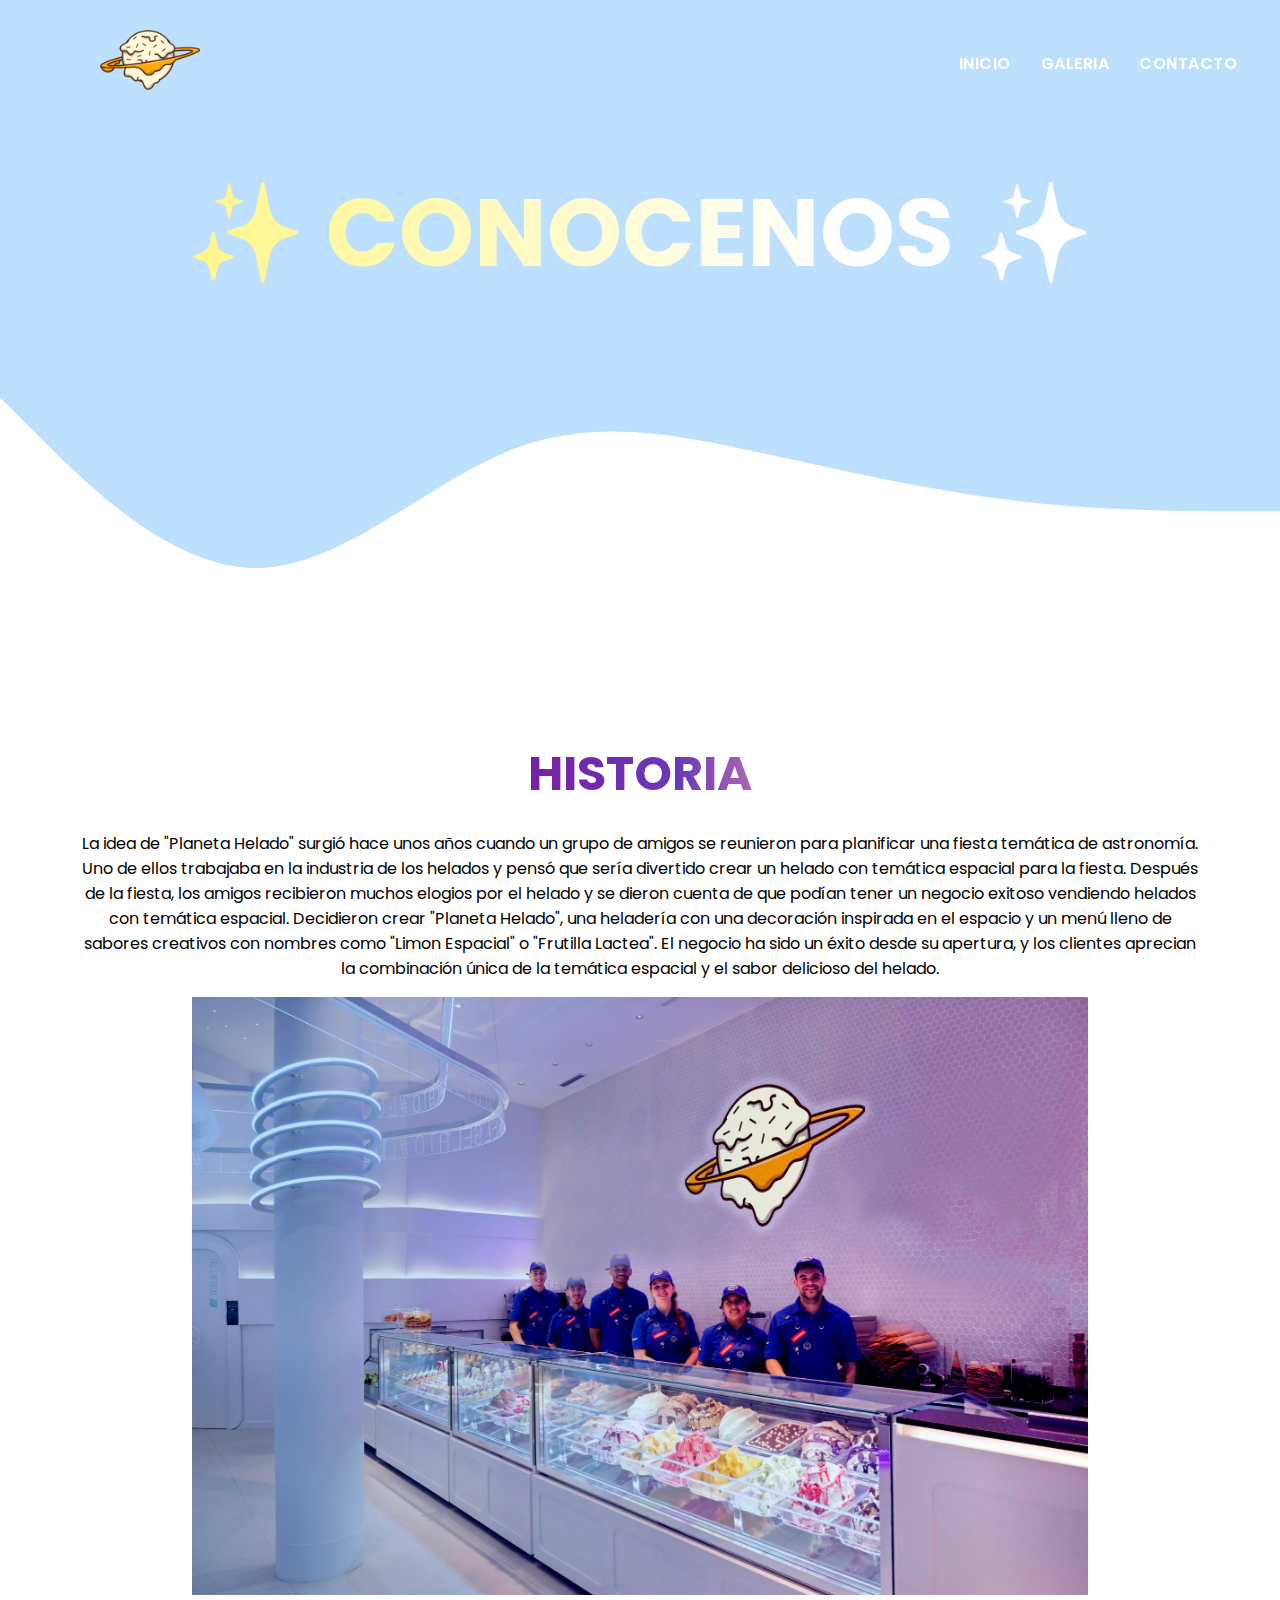
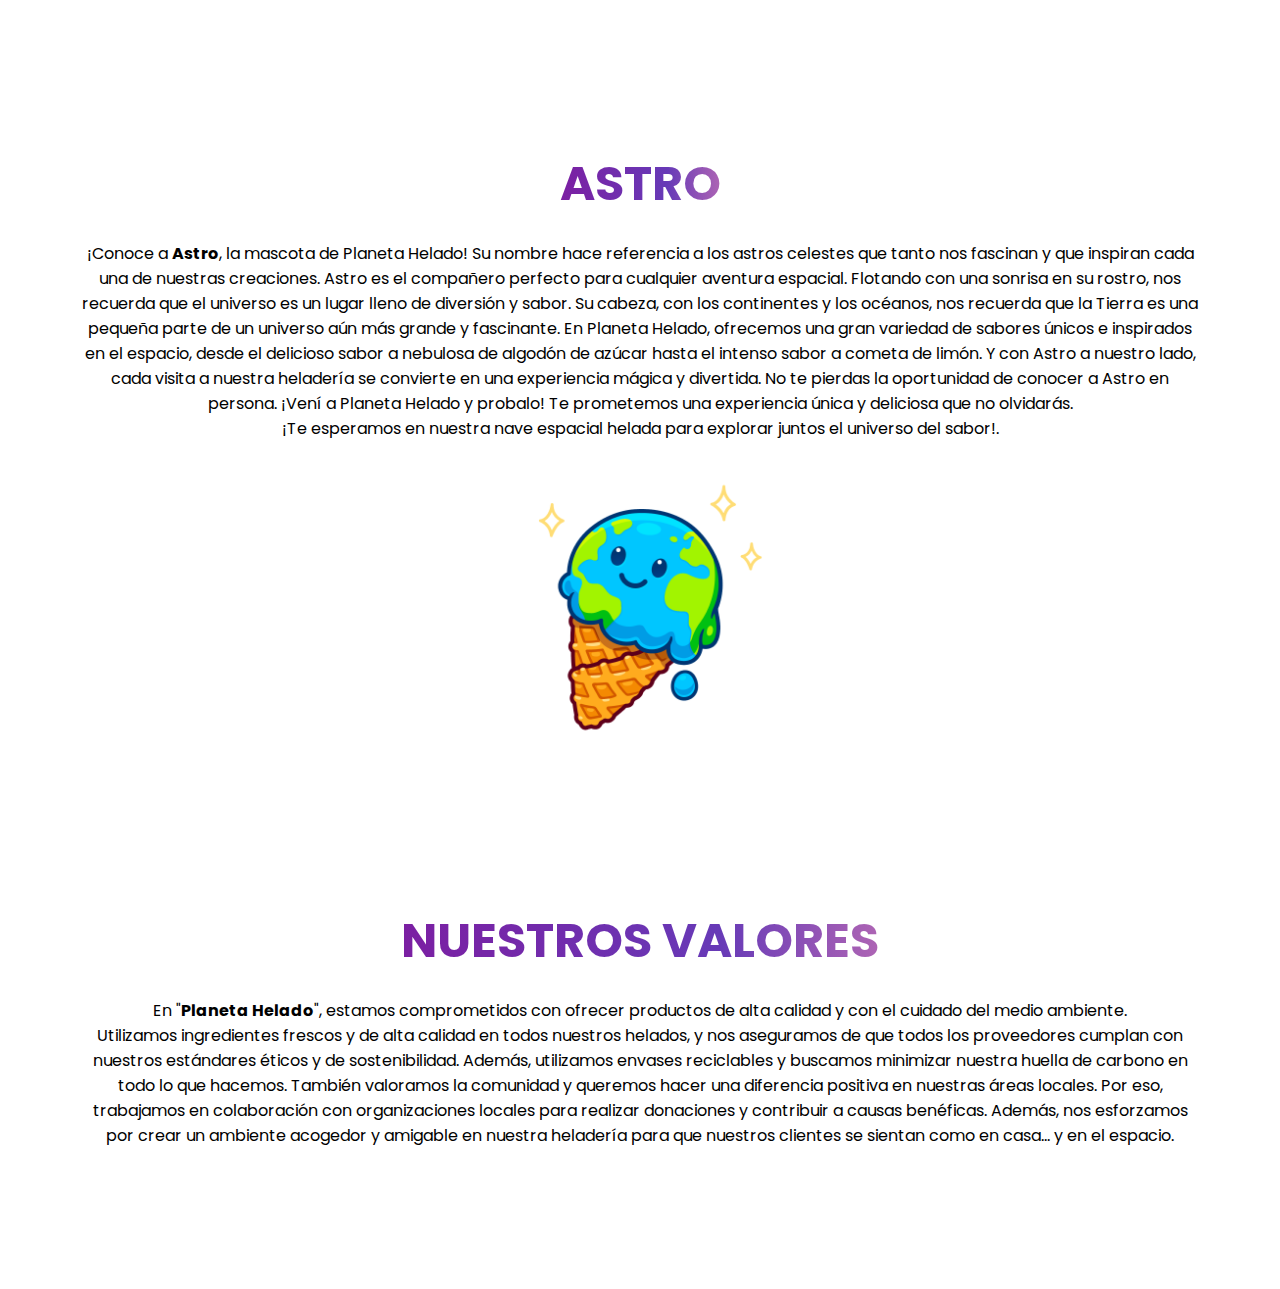
==== conocenos/conocenos.html @ 56e6ae1b "Subiendo Pagina" ====
<!DOCTYPE html>
<html lang="es">

<head>
  <meta charset="UTF-8">
  <meta http-equiv="X-UA-Compatible" content="IE=edge">
  <meta name="viewport" content="width=device-width, initial-scale=1.0">
  <link rel="icon" href="../imagenes/favicon2.png">
  <link rel="stylesheet" href="conocenos.css">
  <title>Conocenos - Planeta Helado</title>
</head>

<body>


  <header>
    <a href="../index.html" class="logo">
        <img src="../imagenes/favicon2.png" alt="">
    </a>
    <nav>
        <ul>
            <li><a href="../index.html">INICIO</a></li>
            <li><a href="../galeria/galeria.html">GALERIA</a></li>
            <li><a href="contacto/contacto.html" target="_blank">CONTACTO</a></li>
        </ul>
    </nav>
</header>

<!-- Titulo -->

  <section>
    <div class="div-curvo">
      <h1>&#10024; CONOCENOS &#10024;</h1>

      <svg viewBox="0 0 1440 250">
        <path fill="#fff" fill-opacity="1"
          d="M0,32L48,80C96,128,192,224,288,224C384,224,480,128,576,90.7C672,53,768,75,864,96C960,117,1056,139,1152,149.3C1248,160,1344,160,1392,160L1440,160L1440,320L1392,320C1344,320,1248,320,1152,320C1056,320,960,320,864,320C768,320,672,320,576,320C480,320,384,320,288,320C192,320,96,320,48,320L0,320Z">
        </path>
      </svg>
    </div>
  </section>

  <br><br><br><br><br>

<!--Seccion del div curvo-->

  <section class="conocenos">
    <h1><span class="magico">HISTORIA</span></h1>
    <article>
      <p>
        La idea de "Planeta Helado" surgió hace unos años cuando un grupo de amigos se reunieron para planificar una
        fiesta temática de astronomía. Uno de ellos trabajaba en la industria de los helados y pensó que sería divertido
        crear un helado con temática espacial para la fiesta. Después de la fiesta, los amigos recibieron muchos elogios
        por el helado y se dieron cuenta de que podían tener un negocio exitoso vendiendo helados con temática espacial.

        Decidieron crear "Planeta Helado", una heladería con una decoración inspirada en el espacio y un menú lleno de
        sabores creativos con nombres como "Limon Espacial" o "Frutilla Lactea". El negocio ha sido un éxito desde
        su apertura, y los clientes aprecian la combinación única de la temática espacial y el sabor delicioso del
        helado.
      </p>
    </article>
    <img src="../imagenes/Conocenos/4.jpg" alt="heladeria" draggable="false">
  </section>

  <br><br><br><br><br>

  <section class="conocenos">
    <h1><span class="magico">ASTRO</span></h1>
    <article>
      <p>
        ¡Conoce a <strong>Astro</strong>, la mascota de Planeta Helado! Su nombre hace referencia a los astros
        celestes que tanto nos fascinan y que inspiran cada una de nuestras creaciones.

        Astro es el compañero perfecto para cualquier aventura espacial. Flotando con una sonrisa en su rostro, nos
        recuerda que el universo es un lugar lleno de diversión y sabor. Su cabeza, con los continentes y los océanos,
        nos recuerda que la Tierra es una pequeña parte de un universo aún más grande y fascinante.

        En Planeta Helado, ofrecemos una gran variedad de sabores únicos e inspirados en el espacio, desde el delicioso
        sabor a nebulosa de algodón de azúcar hasta el intenso sabor a cometa de limón. Y con Astro a nuestro lado, cada
        visita a nuestra heladería se convierte en una experiencia mágica y divertida.

        No te pierdas la oportunidad de conocer a Astro en persona. ¡Vení a Planeta Helado y probalo! Te prometemos una
        experiencia única y deliciosa que no olvidarás. <br> ¡Te esperamos en nuestra nave espacial helada para explorar
        juntos el universo del sabor!.
      </p>
    </article>
    <img src="../imagenes/logo.png" alt="astro" class="mascota" draggable="false">
  </section>

  <br><br><br><br><br>

  <section class="conocenos">
    <h1><span class="magico">NUESTROS VALORES</span></h1>
    <article>
      <p>
        En "<strong>Planeta Helado</strong>", estamos comprometidos con ofrecer productos de alta calidad y con el
        cuidado del medio
        ambiente. <br> Utilizamos ingredientes frescos y de alta calidad en todos nuestros helados, y nos aseguramos de que
        todos los proveedores cumplan con nuestros estándares éticos y de sostenibilidad. Además, utilizamos envases
        reciclables y buscamos minimizar nuestra huella de carbono en todo lo que hacemos.

        También valoramos la comunidad y queremos hacer una diferencia positiva en nuestras áreas locales. Por eso,
        trabajamos en colaboración con organizaciones locales para realizar donaciones y contribuir a causas benéficas.
        Además, nos esforzamos por crear un ambiente acogedor y amigable en nuestra heladería para que nuestros clientes
        se sientan como en casa... y en el espacio.
      </p>
    </article>
  </section>
  <br><br><br><br><br>
  <script src="conocenos.js"></script>
</body>

</html>
---- conocenos/conocenos.css ----
@import url("https://fonts.googleapis.com/css2?family=Poppins:wght@400;500&display=swap");

:root {
  --purple: rgb(123, 31, 162);
  --violet: rgb(103, 58, 183);
  --pink: rgb(244, 143, 177);
  --yellow: rgb(255, 243, 106);
  --white: rgb(255, 255, 255);
}

@keyframes background-pan {
  from {
    background-position: 0% center;
  }

  to {
    background-position: -200% center;
  }
}

* {
  font-family: "Poppins", sans-serif;
}

body {
  height: 100vh;
  width: 100vw;
  margin: 0;
  overflow-x: hidden;
}

header {
  position: fixed;
  top: 0;
  left: 0;
  width: 90%;
  padding: 10px 100px;
  display: flex;
  justify-content: space-between;
  align-items: center;
  z-index: 6;

}

header.abajo {
  background: #fcfcec;
  padding: 40px 100px;
  height: 0%;
  width: 90%;
}

header .logo img {
  max-width: 100px;
  min-width: 100px;
  align-items: flex-start;
  color: #ffafcc;
}

/* Navbar */

nav {
  display: flex;
  justify-content: center;
  align-items: center;
}

header ul {
  position: relative;
  display: flex;
  justify-content: center;
  align-items: center;
}

header ul li {
  list-style: none;
}

header ul li a {
  position: relative;
  font-family: "Poppins", sans-serif;
  margin: 0 15px;
  text-decoration: none;
  color: #fff;
  letter-spacing: .5px;
  font-weight: 600;
  transition: 0.3s;
}

header.abajo .logo,
header.abajo ul li a {
  color: #bb5c04;
}

/* Seccion curvo */

.div-curvo {
  position: relative;
  background: #bde0fe;
  color: #fff;
  text-align: center;
  overflow: hidden;
}
.div-curvo svg {
  display: flex;
  justify-content: center;
}

.div-curvo h1 {
  font-size: 6rem;
  margin-top: 10rem;
  animation: background-pan 3s linear infinite;
  background: linear-gradient(
    to right,
    var(--yellow),
    var(--white),
    var(--white),
    var(--yellow)
  );
  background-size: 200%;
  -webkit-background-clip: text;
  -webkit-text-fill-color: transparent;
  white-space: nowrap;
}

.conocenos {
  margin: 0 5rem 0rem 5rem;
  font-size: 1rem;
  text-align: center;
  justify-content: center;
}
.conocenos h1 .magico {
  animation: background-pan 3s linear infinite;
  background: linear-gradient(
    to right,
    var(--purple),
    var(--violet),
    var(--pink),
    var(--purple)
  );
  background-size: 200%;
  -webkit-background-clip: text;
  -webkit-text-fill-color: transparent;
  white-space: nowrap;
  font-size: 3rem;
}

.conocenos img {
  width: 80%;
  height: 100%;
}

.conocenos .mascota {
  width: 35%;
  height: 100%;
  animation: animate 5s linear infinite;
}

@keyframes animate {
  0%,
  100% {
    transform: translateY(-20px);
  }
  50% {
    transform: translateY(20px);
  }
}

@media only screen and (max-width: 768px) {
  header {
    padding: 0 20px;
  }

  .logo {
    width: 50px;
    height: 50px;
  }

  nav ul {
    flex-direction: column;
    margin: 0;
    padding: 0;
    background-color: var(--pink);
    position: fixed;
    top: 70px;
    left: 0;
    right: 0;
    height: 0;
    overflow: hidden;
    transition: height 0.3s ease;
  }

  nav ul.open {
    height: 200px;
  }

  nav li {
    margin: 10px 0;
  }

  nav a {
    font-size: 1.5rem;
  }

  .div-curvo h1 {
    font-size: 3rem;
  }

  .conocenos h1 {
    font-size: 1rem;
  }

  .conocenos article {
    font-size: 1rem;
  }
}
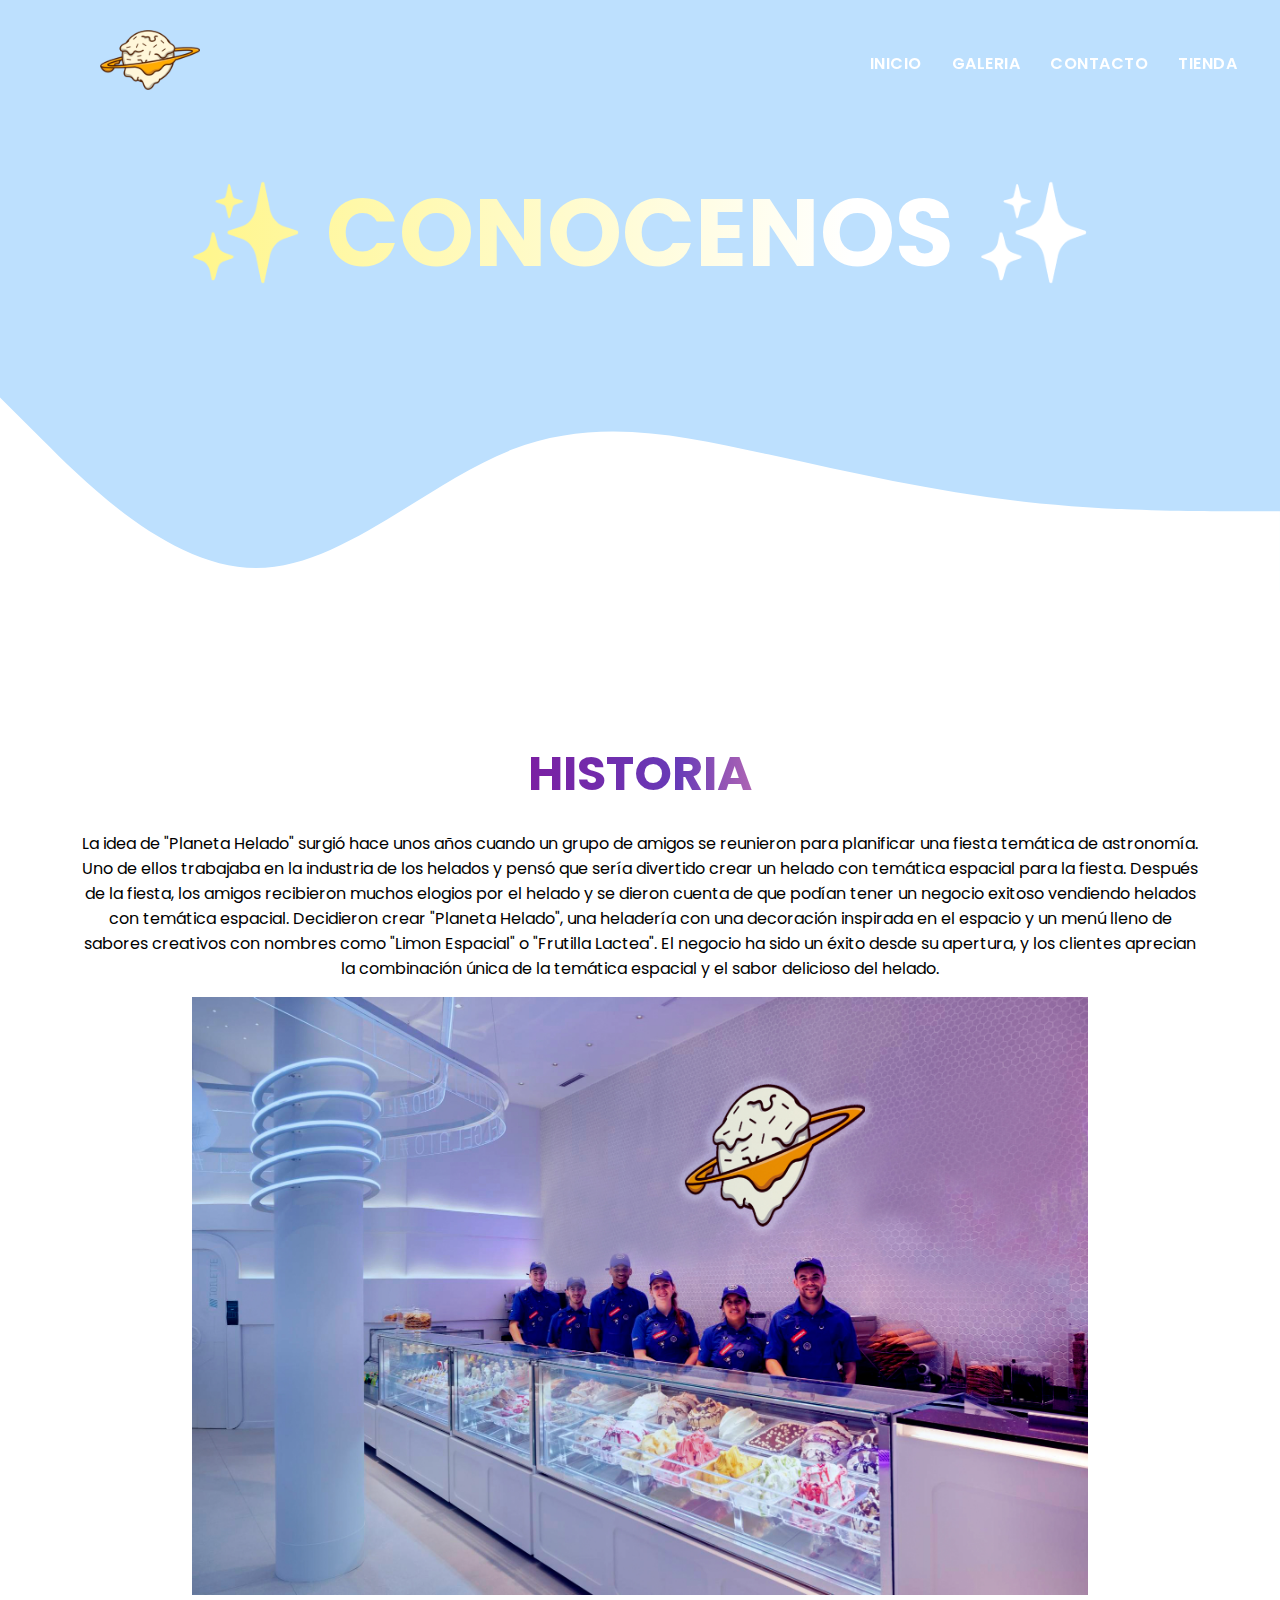
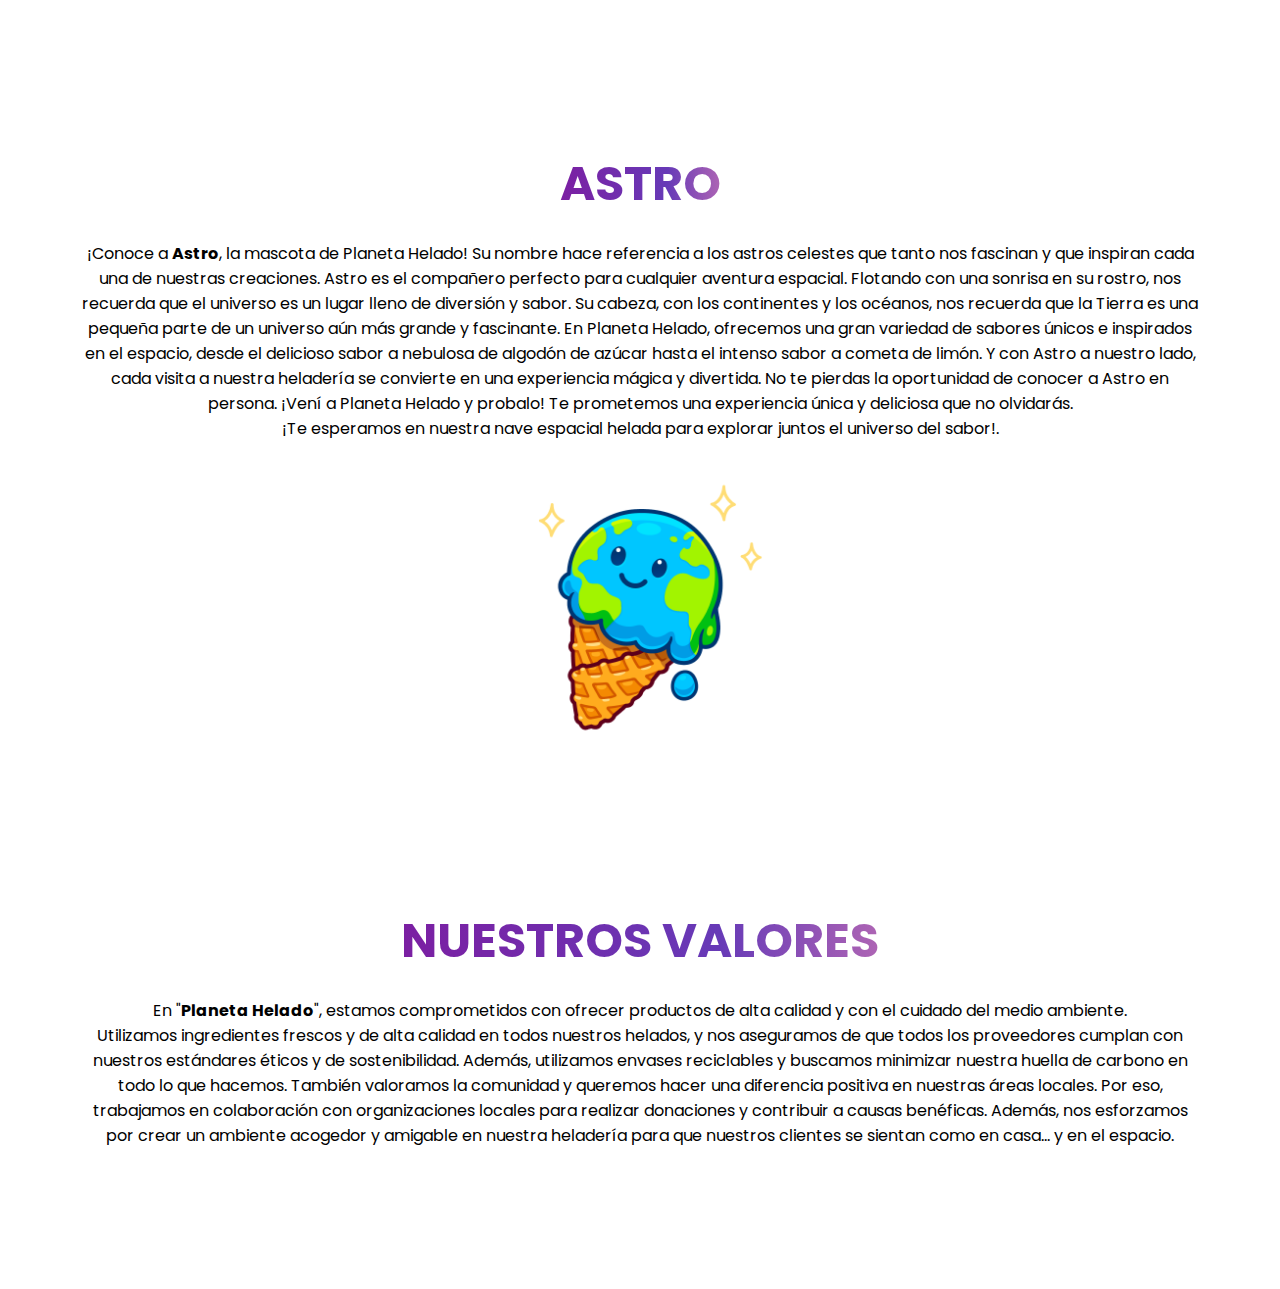
==== commit d2584c29: "nuevos cambios" ====
--- a/conocenos/conocenos.html
+++ b/conocenos/conocenos.html
@@ -21,7 +21,8 @@
         <ul>
             <li><a href="../index.html">INICIO</a></li>
             <li><a href="../galeria/galeria.html">GALERIA</a></li>
-            <li><a href="contacto/contacto.html" target="_blank">CONTACTO</a></li>
+            <li><a href="../contacto/contacto.html">CONTACTO</a></li>
+            <li><a href="../tienda/tienda.html">TIENDA</a></li>
         </ul>
     </nav>
 </header>
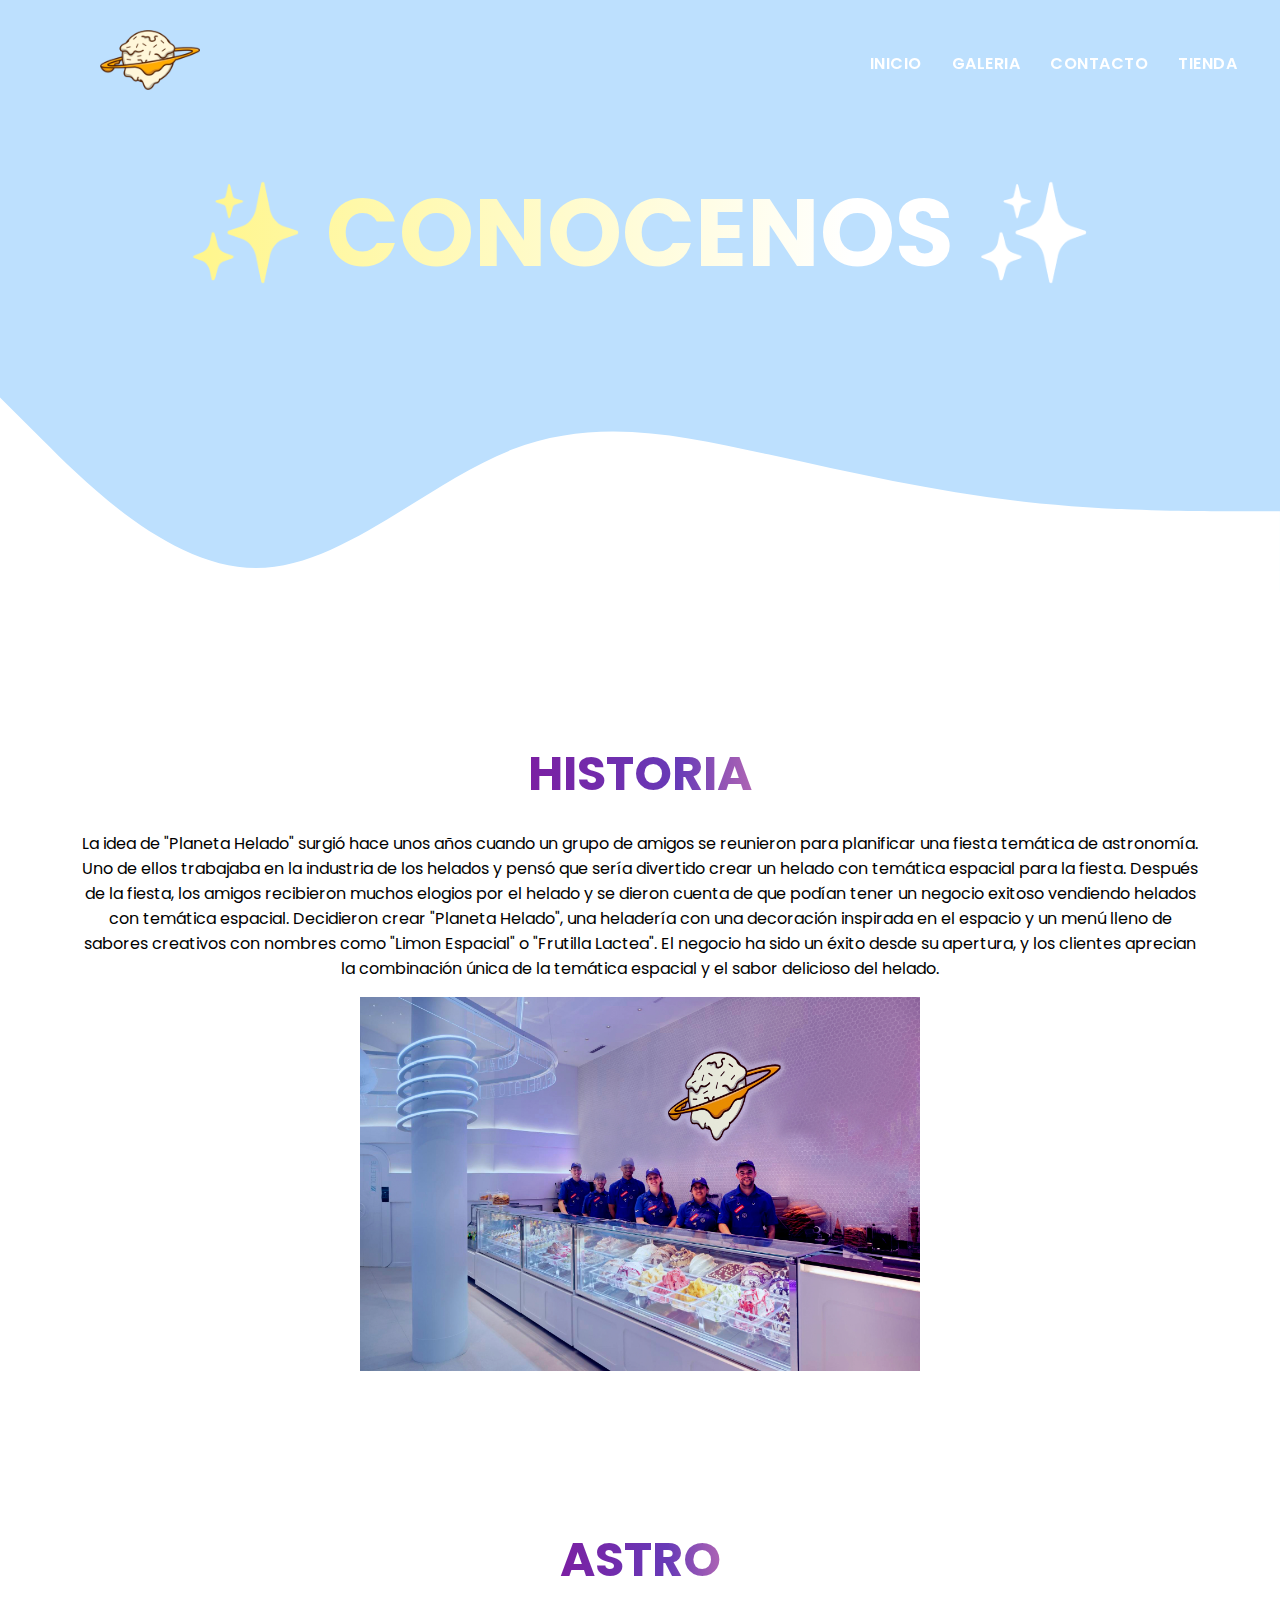
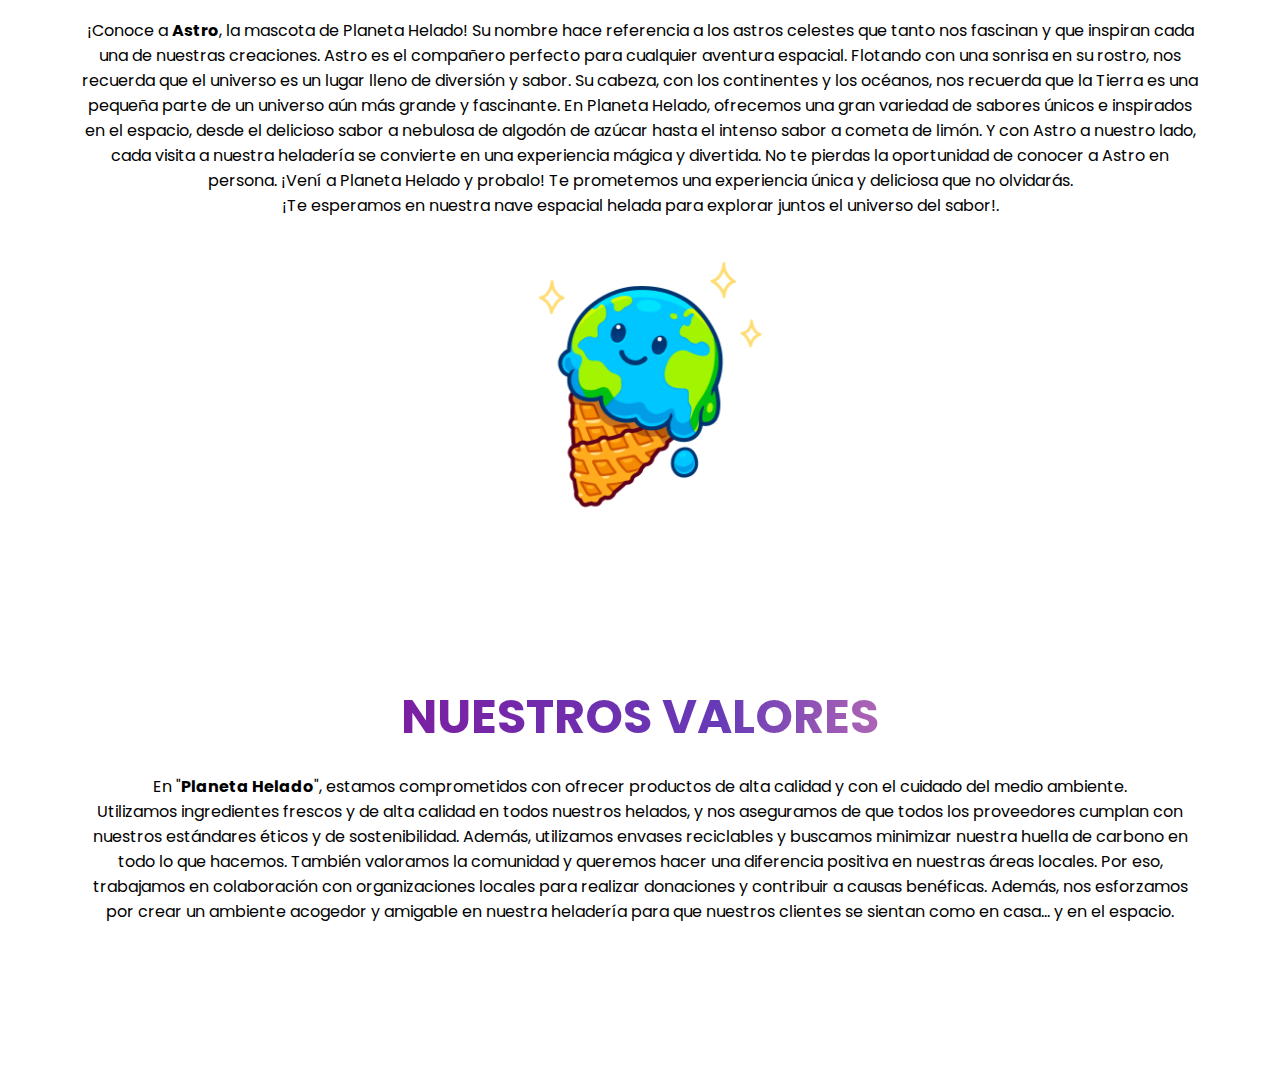
==== commit a13da19c: "final" ====
--- a/conocenos/conocenos.html
+++ b/conocenos/conocenos.html
@@ -15,19 +15,19 @@
 
   <header>
     <a href="../index.html" class="logo">
-        <img src="../imagenes/favicon2.png" alt="">
+      <img src="../imagenes/favicon2.png" alt="">
     </a>
     <nav>
-        <ul>
-            <li><a href="../index.html">INICIO</a></li>
-            <li><a href="../galeria/galeria.html">GALERIA</a></li>
-            <li><a href="../contacto/contacto.html">CONTACTO</a></li>
-            <li><a href="../tienda/tienda.html">TIENDA</a></li>
-        </ul>
+      <ul>
+        <li><a href="../index.html">INICIO</a></li>
+        <li><a href="../galeria/galeria.html">GALERIA</a></li>
+        <li><a href="../contacto/contacto.html">CONTACTO</a></li>
+        <li><a href="../tienda/tienda.html">TIENDA</a></li>
+      </ul>
     </nav>
-</header>
+  </header>
 
-<!-- Titulo -->
+  <!-- Titulo -->
 
   <section>
     <div class="div-curvo">
@@ -43,7 +43,7 @@
 
   <br><br><br><br><br>
 
-<!--Seccion del div curvo-->
+  <!--Seccion del div curvo-->
 
   <section class="conocenos">
     <h1><span class="magico">HISTORIA</span></h1>
@@ -60,8 +60,14 @@
         helado.
       </p>
     </article>
-    <img src="../imagenes/Conocenos/4.jpg" alt="heladeria" draggable="false">
+    <img src="../imagenes/Conocenos/4.jpg" alt="heladeria" draggable="false" id="imagen-conocenos">
   </section>
+
+  <!-- Modal -->
+  <div id="modal-conocenos" class="modal">
+    <span class="cerrar">&times;</span>
+    <img class="modal-contenido" id="imagen-ampliada">
+  </div>
 
   <br><br><br><br><br>
 
@@ -96,7 +102,8 @@
       <p>
         En "<strong>Planeta Helado</strong>", estamos comprometidos con ofrecer productos de alta calidad y con el
         cuidado del medio
-        ambiente. <br> Utilizamos ingredientes frescos y de alta calidad en todos nuestros helados, y nos aseguramos de que
+        ambiente. <br> Utilizamos ingredientes frescos y de alta calidad en todos nuestros helados, y nos aseguramos de
+        que
         todos los proveedores cumplan con nuestros estándares éticos y de sostenibilidad. Además, utilizamos envases
         reciclables y buscamos minimizar nuestra huella de carbono en todo lo que hacemos.
 
--- a/conocenos/conocenos.css
+++ b/conocenos/conocenos.css
@@ -39,7 +39,6 @@
   justify-content: space-between;
   align-items: center;
   z-index: 6;
-
 }
 
 header.abajo {
@@ -53,7 +52,6 @@
   max-width: 100px;
   min-width: 100px;
   align-items: flex-start;
-  color: #ffafcc;
 }
 
 /* Navbar */
@@ -81,7 +79,7 @@
   margin: 0 15px;
   text-decoration: none;
   color: #fff;
-  letter-spacing: .5px;
+  letter-spacing: 0.5px;
   font-weight: 600;
   transition: 0.3s;
 }
@@ -145,8 +143,46 @@
 }
 
 .conocenos img {
-  width: 80%;
+  width: 50%;
+  height: 50%;
+}
+
+/* Estilos para el modal */
+.modal {
+  display: none;
+  position: fixed;
+  z-index: 1;
+  left: 0;
+  top: 10%;
+  width: 100%;
   height: 100%;
+  overflow: auto;
+  background-color: rgba(0, 0, 0, 0.8);
+}
+
+.modal-contenido {
+  padding-top: 50px;
+  margin: auto;
+  display: block;
+  width: 100%;
+  max-width: 800px;
+  max-height: 80vh;
+}
+
+.cerrar {
+  color: #bb5c04;
+  float: right;
+  font-size: 40px;
+  font-weight: bold;
+  cursor: pointer;
+  padding: 10px;
+}
+
+.cerrar:hover,
+.cerrar:focus {
+  color: #bbb;
+  text-decoration: none;
+  cursor: pointer;
 }
 
 .conocenos .mascota {
